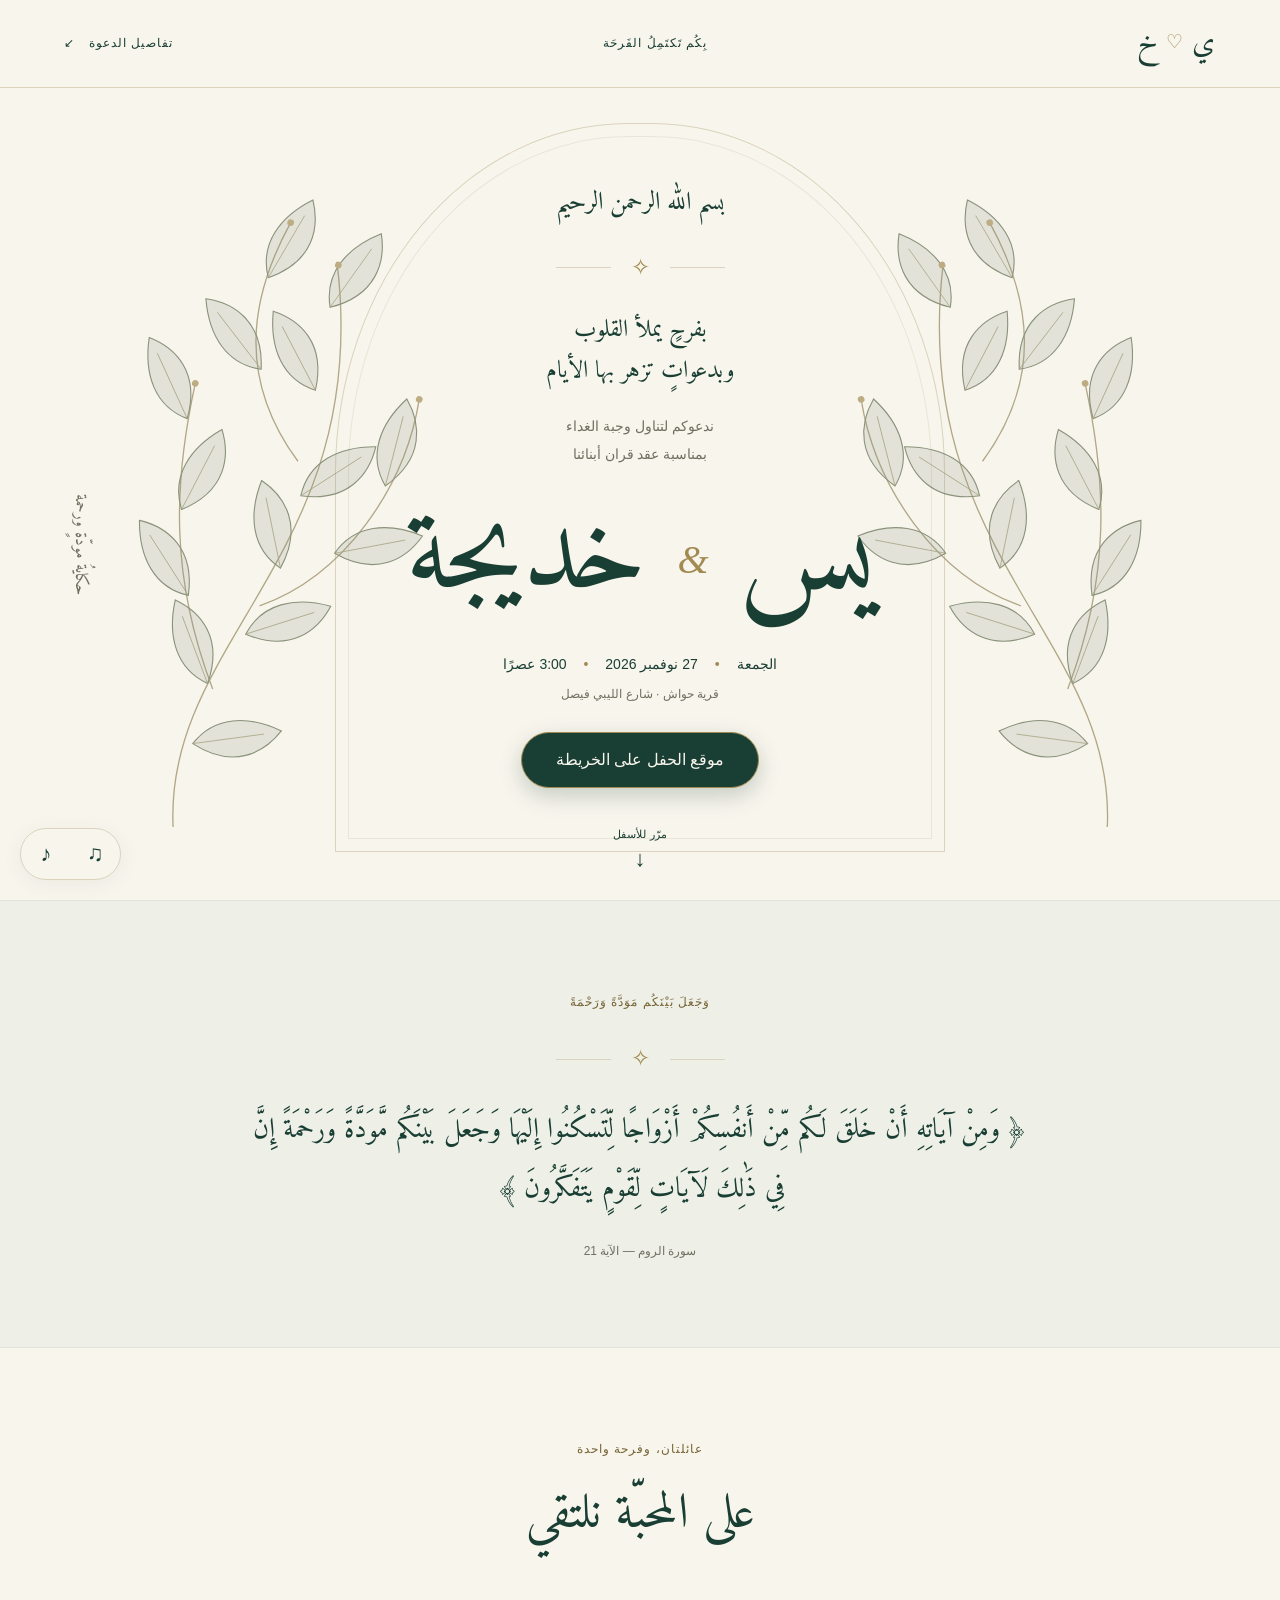
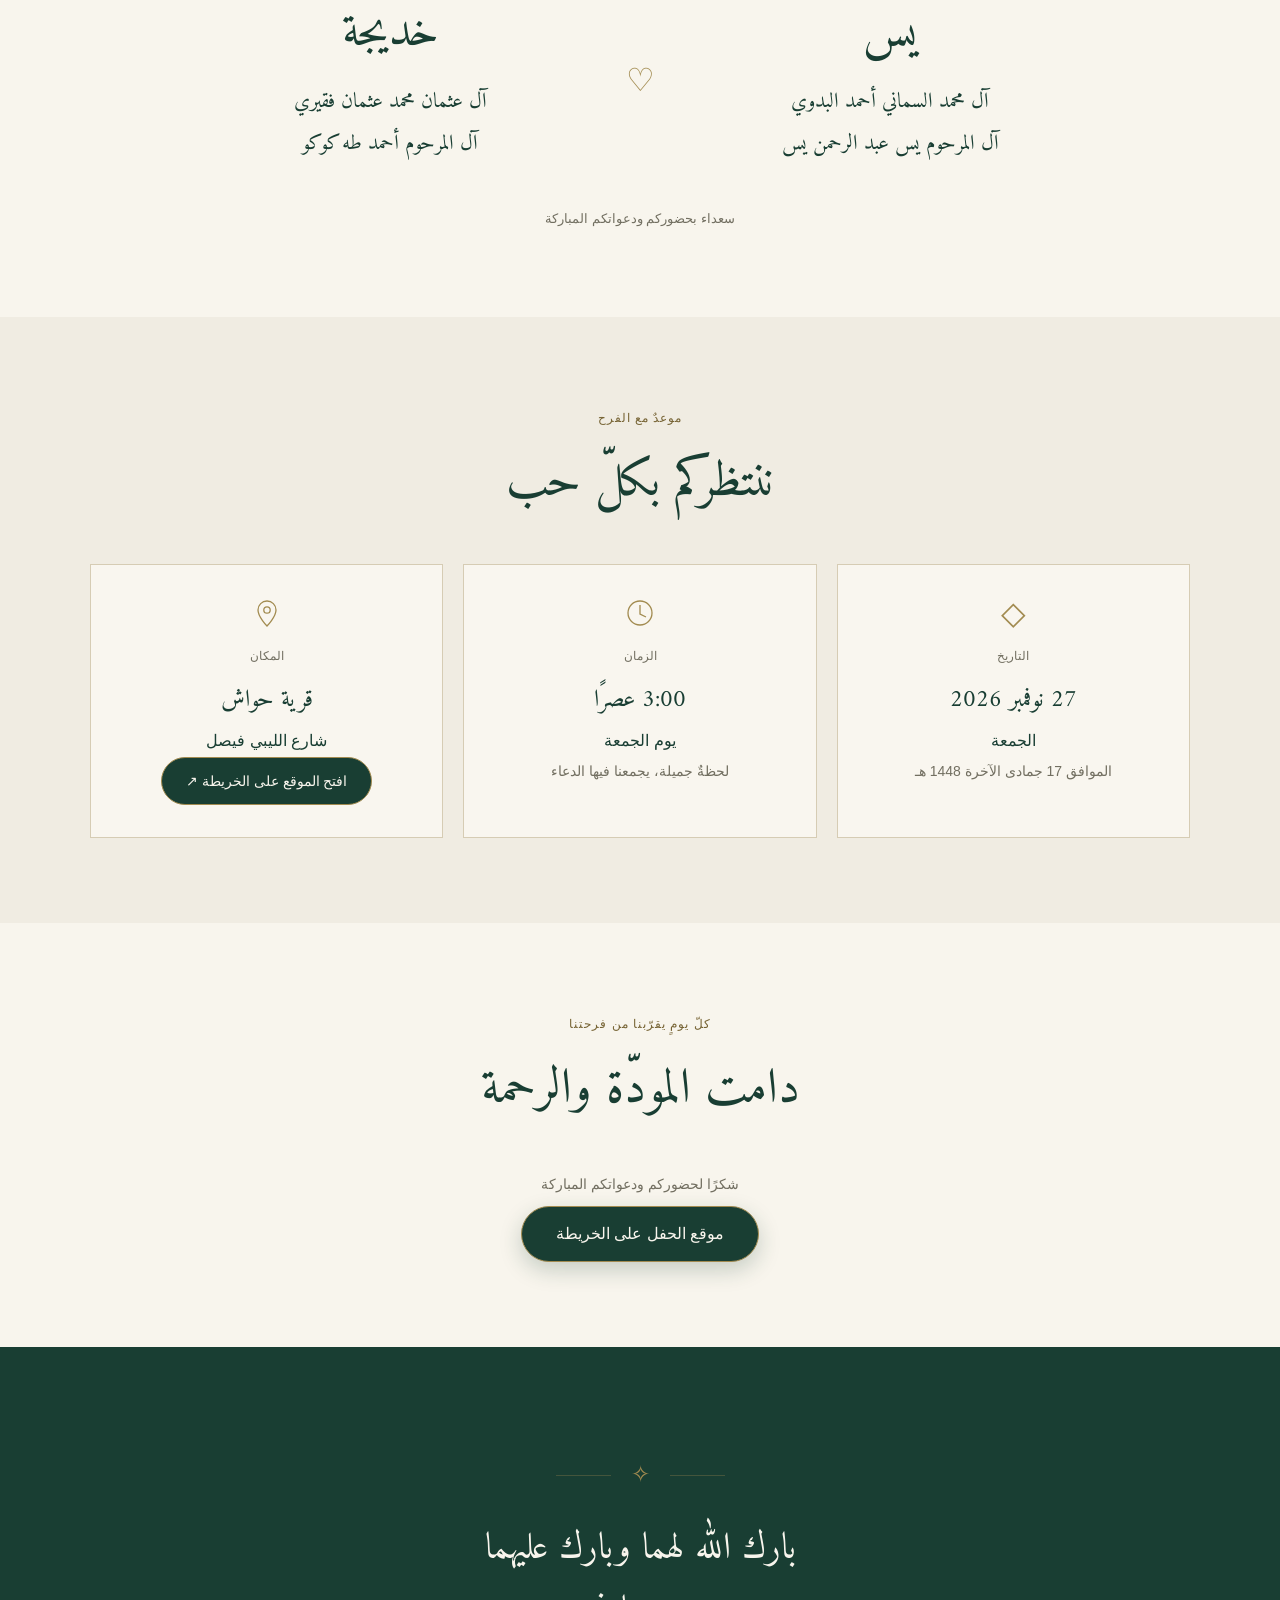
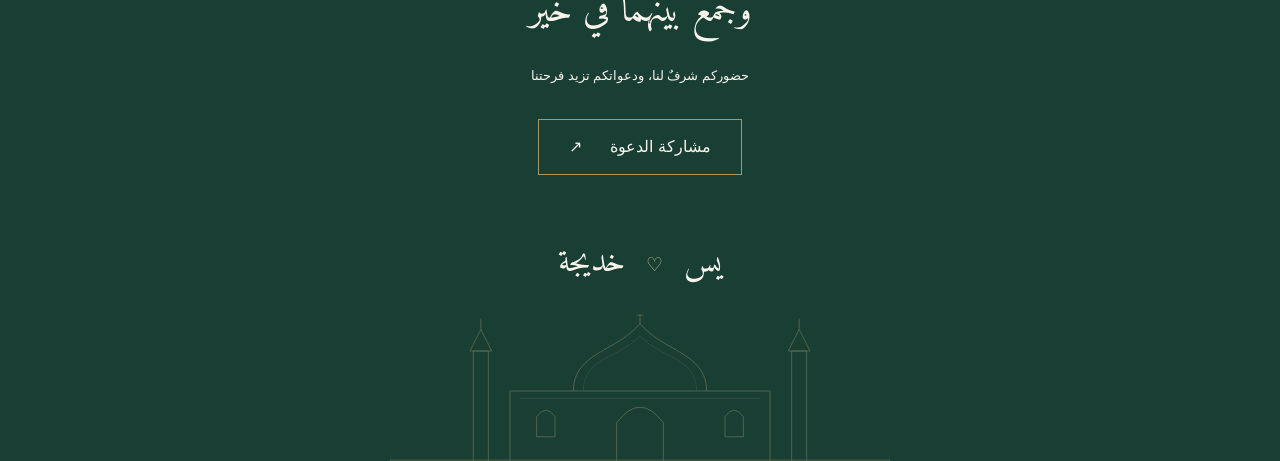
==== index.html @ e5d88544 "Add Yasin & Khadija wedding invitation site" ====
<!doctype html>
<html lang="ar" dir="rtl">
  <head>
    <meta charset="utf-8" />
    <meta name="viewport" content="width=device-width, initial-scale=1" />
    <meta name="theme-color" content="#193e33" />
    <title>يس وخديجة | دعوة عقد قران</title>
    <meta
      name="description"
      content="ندعوكم لتناول وجبة الغداء بمناسبة عقد قران يس وخديجة — الجمعة 27 نوفمبر 2026 الساعة 3:00 عصرًا، قرية حواش - شارع الليبي فيصل."
    />
    <meta property="og:title" content="دعوة عقد قران | يس وخديجة" />
    <meta
      property="og:description"
      content="الجمعة 27 نوفمبر 2026 · 3:00 عصرًا · قرية حواش - شارع الليبي فيصل"
    />
    <meta property="og:type" content="website" />
    <meta property="og:locale" content="ar_EG" />
    <meta property="og:url" content="https://ahmedpilot.github.io/wedding-invitation/" />
    <meta property="og:site_name" content="دعوة عقد قران يس وخديجة" />
    <meta property="og:image" content="https://ahmedpilot.github.io/wedding-invitation/assets/whatsapp-preview.jpg" />
    <meta property="og:image:secure_url" content="https://ahmedpilot.github.io/wedding-invitation/assets/whatsapp-preview.jpg" />
    <meta property="og:image:type" content="image/jpeg" />
    <meta property="og:image:width" content="1200" />
    <meta property="og:image:height" content="630" />
    <meta property="og:image:alt" content="دعوة عقد قران يس وخديجة — 27 نوفمبر 2026" />
    <meta name="twitter:card" content="summary_large_image" />
    <meta name="twitter:title" content="دعوة عقد قران | يس وخديجة" />
    <meta name="twitter:description" content="27 نوفمبر 2026 · 3:00 عصرًا · قرية حواش" />
    <meta name="twitter:image" content="https://ahmedpilot.github.io/wedding-invitation/assets/whatsapp-preview.jpg" />
    <link rel="canonical" href="https://ahmedpilot.github.io/wedding-invitation/" />
    <link rel="stylesheet" href="styles.css" />
    <script type="module" src="script.js"></script>
  </head>
  <body>
    <a class="skip-link" href="#details">الانتقال إلى تفاصيل الدعوة</a>
    <div class="opening" aria-hidden="true">
      <svg viewBox="0 0 100 90" width="80" height="72">
        <path d="M50 79 13 42C-11 15 26-8 50 19C74-8 111 15 87 42Z" />
      </svg>
      <p class="opening-names">يس ♡ خديجة</p>
      <p>لحظات ونشارككم فرحتنا...</p>
    </div>
    <header class="masthead">
      <a href="#" class="monogram" aria-label="دعوة يس وخديجة">ي <span>♡</span> خ</a
      ><span>بِكُم تَكتَمِلُ الفَرحَة</span
      ><a href="#details">تفاصيل الدعوة <span aria-hidden="true">↙</span></a>
    </header>
    <main>
      <section class="hero" aria-labelledby="couple-title">
        <div class="arch" aria-hidden="true"></div>
        <img
          class="botanical botanical-right"
          src="assets/floral-decoration.svg"
          alt=""
          width="320"
          height="600"
        />
        <img
          class="botanical botanical-left"
          src="assets/floral-decoration.svg"
          alt=""
          width="320"
          height="600"
        />
        <div class="hero-content">
          <p class="bismillah">بسم الله الرحمن الرحيم</p>
          <div class="ornament" aria-hidden="true">✧</div>
          <p class="intro">بفرحٍ يملأ القلوب<br />وبدعواتٍ تزهر بها الأيام</p>
          <p class="inviting">ندعوكم لتناول وجبة الغداء<br />بمناسبة عقد قران أبنائنا</p>
          <h1 id="couple-title"><span>يس</span><i>&amp;</i><span>خديجة</span></h1>
          <p class="hero-date">الجمعة <span>•</span> 27 نوفمبر 2026 <span>•</span> 3:00 عصرًا</p>
          <p class="place-small">قرية حواش · شارع الليبي فيصل</p>
          <a class="live-link" data-live href="#details"><span data-live-label>موقع الحفل على الخريطة</span></a>
        </div>
        <a class="scroll-cue" href="#verse">مرّر للأسفل <span aria-hidden="true">↓</span></a>
        <div class="hero-caption" aria-hidden="true">حكايةُ مودّةٍ ورحمة</div>
      </section>
      <section id="verse" class="verse-section section-pad">
        <div class="reveal">
          <span class="eyebrow">وَجَعَلَ بَيْنَكُم مَوَدَّةً وَرَحْمَةً</span>
          <div class="ornament" aria-hidden="true">✧</div>
          <p class="verse">﴿ وَمِنْ آيَاتِهِ أَنْ خَلَقَ لَكُم مِّنْ أَنفُسِكُمْ أَزْوَاجًا لِّتَسْكُنُوا إِلَيْهَا وَجَعَلَ بَيْنَكُم مَّوَدَّةً وَرَحْمَةً إِنَّ فِي ذَٰلِكَ لَآيَاتٍ لِّقَوْمٍ يَتَفَكَّرُونَ ﴾</p>
          <p class="verse-source">سورة الروم — الآية 21</p>
        </div>
      </section>
      <section class="families section-pad">
        <div class="reveal">
          <span class="eyebrow">عائلتان، وفرحة واحدة</span>
          <h2>على المحبّة نلتقي</h2>
          <div class="family-grid">
            <article>
              <h3>يس</h3>
              <p>آل محمد السماني أحمد البدوي</p>
              <p>آل المرحوم يس عبد الرحمن يس</p>
            </article>
            <span class="family-heart" aria-hidden="true">♡</span>
            <article>
              <h3>خديجة</h3>
              <p>آل عثمان محمد عثمان فقيري</p>
              <p>آل المرحوم أحمد طه كوكو</p>
            </article>
          </div>
          <p class="family-note">سعداء بحضوركم ودعواتكم المباركة</p>
        </div>
      </section>
      <section id="details" class="details section-pad">
        <div class="reveal">
          <span class="eyebrow">موعدٌ مع الفرح</span>
          <h2>ننتظركم بكلّ حب</h2>
          <div class="detail-grid">
            <article class="detail-card">
              <span class="detail-icon" aria-hidden="true">◇</span>
              <h3>التاريخ</h3>
              <p class="detail-main">27 نوفمبر 2026</p>
              <p>الجمعة</p>
              <p class="muted">الموافق 17 جمادى الآخرة 1448 هـ</p>
            </article>
            <article class="detail-card">
              <svg class="detail-icon" viewBox="0 0 32 32" aria-hidden="true">
                <circle cx="16" cy="16" r="12" />
                <path d="M16 8v9l6 3" />
              </svg>
              <h3>الزمان</h3>
              <p class="detail-main">3:00 عصرًا</p>
              <p>يوم الجمعة</p>
              <p class="muted">لحظةٌ جميلة، يجمعنا فيها الدعاء</p>
            </article>
            <a class="detail-card location-card" data-live aria-disabled="true" role="link"
              ><svg class="detail-icon" viewBox="0 0 32 32" aria-hidden="true">
                <path d="M16 29s-9-9.2-9-16a9 9 0 0 1 18 0c0 6.8-9 16-9 16Z" />
                <circle cx="16" cy="13" r="3.2" />
              </svg>
              <h3>المكان</h3>
              <p class="detail-main">قرية حواش</p>
              <p>شارع الليبي فيصل</p>
              <span class="map-button" data-live-label>افتح الموقع على الخريطة ↗</span></a
            >
          </div>
        </div>
      </section>
      <section class="countdown-section section-pad">
        <div class="reveal">
          <span class="eyebrow">كلّ يومٍ يقرّبنا من فرحتنا</span>
          <h2 id="countdown-heading">بقي على يوم لقائنا</h2>
          <div class="countdown" role="timer" aria-label="الوقت المتبقي إلى موعد عقد القران">
            <div><b id="days">—</b><span>أيام</span></div>
            <i>:</i>
            <div><b id="hours">—</b><span>ساعات</span></div>
            <i>:</i>
            <div><b id="minutes">—</b><span>دقائق</span></div>
            <i>:</i>
            <div><b id="seconds">—</b><span>ثواني</span></div>
          </div>
          <p id="countdown-note" class="muted">
            العدّ إلى موعد الحفل الساعة 3:00 عصرًا يوم الجمعة 27 نوفمبر.
          </p>
          <a class="live-link" data-live href="#details"><span data-live-label>موقع الحفل على الخريطة</span></a>
        </div>
      </section>
      <footer class="closing section-pad">
        <div class="reveal">
          <div class="ornament" aria-hidden="true">✧</div>
          <h2>بارك الله لهما وبارك عليهما<br />وجمع بينهما في خير</h2>
          <p>حضوركم شرفٌ لنا، ودعواتكم تزيد فرحتنا</p>
          <button id="share" class="share-button" type="button">
            مشاركة الدعوة <span aria-hidden="true">↗</span>
          </button>
          <p id="share-status" role="status"></p>
          <input id="share-url" aria-label="رابط الدعوة للنسخ" readonly hidden />
          <p class="footer-names">يس <span>♡</span> خديجة</p>
          <img src="assets/mosque-decoration.svg" alt="" width="600" height="180" loading="lazy" />
        </div>
      </footer>
    </main>
    <div class="music-controls" hidden>
      <button id="music" type="button" aria-label="تشغيل الموسيقى" aria-pressed="false">♫</button
      ><button id="mute" type="button" aria-label="كتم الموسيقى" aria-pressed="false">♪</button>
    </div>
    <p id="audio-status" class="sr-only" role="status"></p>
    <audio id="audio" loop preload="none" src="assets/wedding-background.wav"></audio>
  </body>
</html>
---- styles.css ----
@font-face {
  font-family: Amiri;
  src: url('assets/amiri-arabic.ttf') format('truetype');
  font-display: swap;
  font-weight: 400;
}
:root {
  --ivory: #f8f5ed;
  --green: #193e33;
  --gold: #a28b50;
  --muted: #726f61;
  --line: #dbd3bd;
  --serif: Amiri, 'Geeza Pro', 'Traditional Arabic', serif;
}
* {
  box-sizing: border-box;
}
html {
  scroll-behavior: smooth;
  scroll-padding-top: 30px;
}
body {
  margin: 0;
  background: var(--ivory);
  color: var(--green);
  font-family: Tahoma, Arial, sans-serif;
  font-size: 16px;
  line-height: 1.9;
}
a {
  color: inherit;
}
button,
input {
  font: inherit;
}
button,
a {
  -webkit-tap-highlight-color: transparent;
}
button {
  cursor: pointer;
}
a:focus-visible,
button:focus-visible,
input:focus-visible {
  outline: 3px solid var(--gold);
  outline-offset: 6px;
}
button:disabled {
  cursor: default;
}
h1,
h2,
h3,
p {
  margin: 0;
}
h2 {
  font: 400 clamp(36px, 5vw, 49px)/1.7 var(--serif);
  margin: 10px 0 38px;
}
.masthead {
  height: 88px;
  max-width: 1320px;
  margin: auto;
  padding: 0 5%;
  display: flex;
  align-items: center;
  justify-content: space-between;
  font-size: 12px;
  letter-spacing: 1px;
  border-bottom: 1px solid var(--line);
}
.masthead a {
  text-decoration: none;
  min-height: 44px;
  display: flex;
  align-items: center;
  gap: 14px;
}
.masthead .monogram {
  font: 30px var(--serif);
  gap: 8px;
}
.monogram span {
  color: var(--gold);
  font-size: 19px;
}
.hero {
  position: relative;
  isolation: isolate;
  min-height: 810px;
  min-height: calc(100svh - 88px);
  display: flex;
  align-items: center;
  justify-content: center;
  padding: 86px 20px 105px;
  overflow: hidden;
  text-align: center;
}
.arch {
  position: absolute;
  z-index: -1;
  top: 35px;
  bottom: 48px;
  width: min(610px, 80%);
  border: 1px solid var(--line);
  border-radius: 48% 48% 0 0;
}
.arch:after {
  content: '';
  position: absolute;
  inset: 12px;
  border: 1px solid #ded6c380;
  border-radius: inherit;
}
.botanical {
  position: absolute;
  z-index: -1;
  width: clamp(190px, 28vw, 360px);
  height: auto;
  bottom: 8%;
  opacity: 0.85;
}
.botanical-right {
  right: calc(50% - 565px);
  transform: rotate(-20deg);
}
.botanical-left {
  left: calc(50% - 565px);
  transform: scaleX(-1) rotate(-20deg);
}
.bismillah {
  font: 25px var(--serif);
}
.ornament {
  display: flex;
  align-items: center;
  justify-content: center;
  gap: 20px;
  color: var(--gold);
  font-size: 23px;
  margin: 21px auto;
}
.ornament:before,
.ornament:after {
  content: '';
  width: 55px;
  height: 1px;
  background: var(--line);
}
.intro {
  font: 24px/1.7 var(--serif);
}
.inviting {
  font-size: 14px;
  line-height: 2;
  margin-top: 20px;
  color: var(--muted);
}
h1 {
  font: 400 clamp(76px, 9vw, 115px)/1.45 var(--serif);
  display: flex;
  align-items: center;
  justify-content: center;
  gap: 30px;
  margin: 8px 0;
}
h1 i {
  font:
    italic 40px Georgia,
    serif;
  color: var(--gold);
}
.hero-date {
  font-size: 14px;
}
.hero-date span {
  padding: 0 13px;
  color: var(--gold);
}
.place-small {
  font-size: 12px;
  color: var(--muted);
  margin-top: 6px;
}
.scroll-cue {
  position: absolute;
  bottom: 15px;
  font-size: 11px;
  text-decoration: none;
  display: flex;
  flex-direction: column;
  align-items: center;
  padding: 10px;
  line-height: 1.5;
}
.scroll-cue span {
  font-size: 22px;
  animation: drift 2s ease-in-out infinite;
}
.hero-caption {
  position: absolute;
  left: 5%;
  top: 50%;
  writing-mode: vertical-rl;
  font-family: var(--serif);
  font-size: 17px;
  color: var(--muted);
}
.section-pad {
  padding: 85px 24px;
  text-align: center;
}
.eyebrow {
  font-size: 12px;
  letter-spacing: 1px;
  color: #756232;
}
.verse-section {
  background: #eef0e8;
  border-top: 1px solid #e0e3d7;
  border-bottom: 1px solid #e0e3d7;
}
.verse {
  font: 28px/2.1 var(--serif);
  max-width: 790px;
  margin: 0 auto;
}
.verse-source {
  font-size: 12px;
  color: var(--muted);
  margin-top: 20px;
}
.family-grid {
  display: grid;
  grid-template-columns: 1fr 80px 1fr;
  max-width: 920px;
  margin: auto;
  align-items: center;
}
.family-grid h3 {
  font: 58px/1.7 var(--serif);
  margin-bottom: 8px;
}
.family-grid p {
  font: 21px/2 var(--serif);
}
.family-heart {
  color: var(--gold);
  font-size: 32px;
}
.family-note {
  margin-top: 42px;
  font-size: 13px;
  color: var(--muted);
}
.details {
  background: #f0ece2;
}
.detail-grid {
  display: grid;
  grid-template-columns: repeat(3, 1fr);
  gap: 20px;
  max-width: 1100px;
  margin: auto;
}
.detail-card {
  border: 1px solid #d6ccb4;
  padding: 32px 18px;
  background: #f9f6ef;
  display: flex;
  align-items: center;
  flex-direction: column;
  justify-content: flex-start;
  text-decoration: none;
}
.detail-icon {
  display: block;
  width: 32px;
  height: 32px;
  font-size: 32px;
  line-height: 32px;
  color: var(--gold);
  fill: none;
  stroke: var(--gold);
  stroke-width: 1.3;
  margin-bottom: 16px;
}
.detail-card h3 {
  font-size: 12px;
  font-weight: 400;
  color: var(--muted);
  margin-bottom: 12px;
}
.detail-main {
  font: 24px/1.7 var(--serif);
  margin-bottom: 6px;
}
.muted {
  font-size: 14px;
  color: var(--muted);
  line-height: 2;
}
.map-button {
  font-size: 12px;
  border-bottom: 1px solid var(--gold);
  padding: 12px 0 4px;
  margin-top: auto;
}
.location-card[href]:hover {
  border-color: var(--gold);
  background: white;
}
.location-card[aria-disabled] {
  opacity: 0.85;
}
.countdown {
  display: flex;
  direction: rtl;
  align-items: flex-start;
  justify-content: center;
  gap: 25px;
  margin: 0 auto 25px;
  font-family: Georgia, serif;
}
.countdown div {
  min-width: 70px;
}
.countdown b {
  font-size: 53px;
  font-weight: 400;
  line-height: 1.4;
  font-variant-numeric: tabular-nums;
}
.countdown span {
  display: block;
  font:
    12px Tahoma,
    sans-serif;
  color: var(--muted);
  margin-top: 12px;
}
.countdown i {
  font-size: 30px;
  color: var(--gold);
  font-style: normal;
  padding-top: 9px;
}
.closing {
  background: var(--green);
  color: var(--ivory);
  position: relative;
  padding-bottom: 0;
  overflow: hidden;
}
.closing h2 {
  font-size: 37px;
  margin-bottom: 20px;
}
.closing p {
  font-size: 13px;
}
.closing .ornament:after,
.closing .ornament:before {
  background: #a28b5050;
}
.share-button {
  background: transparent;
  border: 1px solid #a8996b;
  color: #f8f5ed;
  padding: 12px 30px;
  min-height: 48px;
  margin-top: 30px;
}
.share-button:hover {
  background: #ffffff0c;
}
.share-button span {
  margin-right: 24px;
}
.closing #share-status {
  min-height: 28px;
  margin: 8px 0;
}
.closing .footer-names {
  font: 32px var(--serif);
  margin-top: 24px;
}
.footer-names span {
  font-size: 19px;
  color: #c4b789;
  padding: 0 12px;
}
.closing img {
  display: block;
  width: min(500px, 100%);
  height: auto;
  opacity: 0.45;
  margin: 20px auto 0;
}
.music-controls {
  position: fixed;
  bottom: 20px;
  left: 20px;
  z-index: 5;
  display: flex;
  gap: 5px;
  background: var(--ivory);
  border: 1px solid var(--line);
  border-radius: 30px;
  padding: 3px;
  box-shadow: 0 4px 20px #193e3310;
}
.music-controls[hidden] {
  display: none;
}
.music-controls button {
  border: 0;
  border-radius: 50%;
  background: transparent;
  color: var(--green);
  width: 44px;
  height: 44px;
  font-size: 22px;
}
.music-controls button[aria-pressed='true'] {
  background: var(--green);
  color: var(--ivory);
}
.opening {
  position: fixed;
  inset: 0;
  z-index: 20;
  background: var(--ivory);
  display: flex;
  flex-direction: column;
  align-items: center;
  justify-content: center;
  pointer-events: none;
  animation: opening-close 0.6s ease 1.8s forwards;
}
.opening svg {
  fill: none;
  stroke: var(--gold);
  stroke-width: 1;
  stroke-dasharray: 300;
  animation: heart-draw 1.8s ease both;
}
.opening p {
  font-size: 12px;
  color: var(--muted);
}
.opening .opening-names {
  font: 35px var(--serif);
  margin: 20px 0 10px;
  color: var(--green);
}
.skip-link {
  position: fixed;
  top: -100px;
  background: var(--ivory);
  padding: 12px;
  z-index: 30;
}
.skip-link:focus {
  top: 10px;
}
.sr-only {
  position: absolute;
  width: 1px;
  height: 1px;
  padding: 0;
  margin: -1px;
  overflow: hidden;
  clip: rect(0, 0, 0, 0);
  white-space: nowrap;
  border: 0;
}
#share-url {
  width: min(450px, 100%);
  padding: 10px;
  direction: ltr;
}
.reveal {
  animation: reveal-in 0.8s ease both;
}
.reveal.pending {
  opacity: 0;
  transform: translateY(20px);
  animation: none;
}
.reveal.visible {
  opacity: 1;
  transform: none;
  transition:
    opacity 0.8s,
    transform 0.8s;
}
@keyframes heart-draw {
  from {
    stroke-dashoffset: 300;
  }
  to {
    stroke-dashoffset: 0;
  }
}
@keyframes opening-close {
  to {
    opacity: 0;
    visibility: hidden;
  }
}
@keyframes drift {
  50% {
    transform: translateY(5px);
  }
}
@keyframes reveal-in {
  from {
    opacity: 0;
    transform: translateY(15px);
  }
  to {
    opacity: 1;
    transform: none;
  }
}
@media (min-width: 1500px) {
  .hero {
    min-height: 850px;
  }
}
@media (max-width: 700px) {
  .masthead {
    height: 70px;
    padding: 0 6%;
    font-size: 11px;
  }
  .masthead > span {
    display: none;
  }
  .hero {
    min-height: 760px;
    min-height: calc(100svh - 70px);
    padding: 75px 15px 95px;
  }
  .arch {
    top: 25px;
    bottom: 55px;
    width: 88%;
  }
  .botanical {
    width: 225px;
    bottom: 8%;
    opacity: 0.65;
  }
  .botanical-right {
    right: -130px;
  }
  .botanical-left {
    left: -130px;
  }
  .hero-caption {
    display: none;
  }
  .hero-content {
    width: 100%;
  }
  .bismillah {
    font-size: 23px;
  }
  .intro {
    font-size: 22px;
  }
  h1 {
    font-size: 80px;
    gap: 18px;
    margin: 15px 0;
  }
  .inviting {
    font-size: 13px;
  }
  h1 i {
    font-size: 30px;
  }
  .hero-date {
    font-size: 12px;
  }
  .section-pad {
    padding: 62px 23px;
  }
  .verse {
    font-size: 25px;
    line-height: 2;
  }
  .eyebrow {
    font-size: 11px;
  }
  .family-grid {
    grid-template-columns: 1fr;
    gap: 18px;
  }
  .family-grid h3 {
    font-size: 51px;
  }
  .family-grid p {
    font-size: 21px;
  }
  .family-heart {
    font-size: 25px;
  }
  .family-note {
    margin-top: 28px;
  }
  .detail-grid {
    grid-template-columns: 1fr;
    max-width: 430px;
    gap: 14px;
  }
  .detail-card {
    padding: 25px 18px;
  }
  .detail-main {
    font-size: 25px;
  }
  .countdown {
    gap: 10px;
  }
  .countdown div {
    min-width: 49px;
  }
  .countdown b {
    font-size: 39px;
  }
  .countdown i {
    font-size: 24px;
    padding-top: 4px;
  }
  .closing {
    padding-bottom: 0;
  }
  .closing h2 {
    font-size: 31px;
  }
  .music-controls {
    bottom: 12px;
    left: 12px;
  }
  .music-controls button {
    width: 44px;
    height: 44px;
  }
}
@media (prefers-reduced-motion: reduce) {
  html {
    scroll-behavior: auto;
  }
  *,
  *:before,
  *:after {
    animation: none !important;
    transition: none !important;
  }
  .opening {
    display: none;
  }
  .reveal.pending {
    opacity: 1;
    transform: none;
  }
}

[hidden] {
  display: none !important;
}

.live-link {
  display: inline-flex;
  align-items: center;
  justify-content: center;
  gap: 12px;
  min-height: 52px;
  margin-top: 26px;
  padding: 12px 34px;
  border-radius: 999px;
  background: var(--green);
  color: var(--ivory);
  border: 1px solid var(--gold);
  font-size: 16px;
  text-decoration: none;
  box-shadow: 0 8px 22px #193e3338;
}
.live-link:hover { background: #12302a; }
.live-link:not([href]) { opacity: 0.7; cursor: default; }
.live-dot {
  width: 10px;
  height: 10px;
  border-radius: 50%;
  background: #e5484d;
  animation: live-pulse 1.6s ease-in-out infinite;
}
@keyframes live-pulse { 50% { opacity: 0.35; } }
.countdown-section .live-link { margin-top: 8px; }
.location-card[href] .map-button {
  background: var(--green);
  color: var(--ivory);
  border: 1px solid var(--gold);
  border-radius: 999px;
  padding: 10px 24px;
  font-size: 14px;
}
.family-grid h3 { font-size: 46px; }
h1 span { overflow-wrap: anywhere; }
@media (max-width: 700px) {
  h1 { flex-direction: column; gap: 0; font-size: 64px; line-height: 1.35; margin: 10px 0; }
  h1 i { font-size: 28px; }
  .family-grid h3 { font-size: 40px; }
}
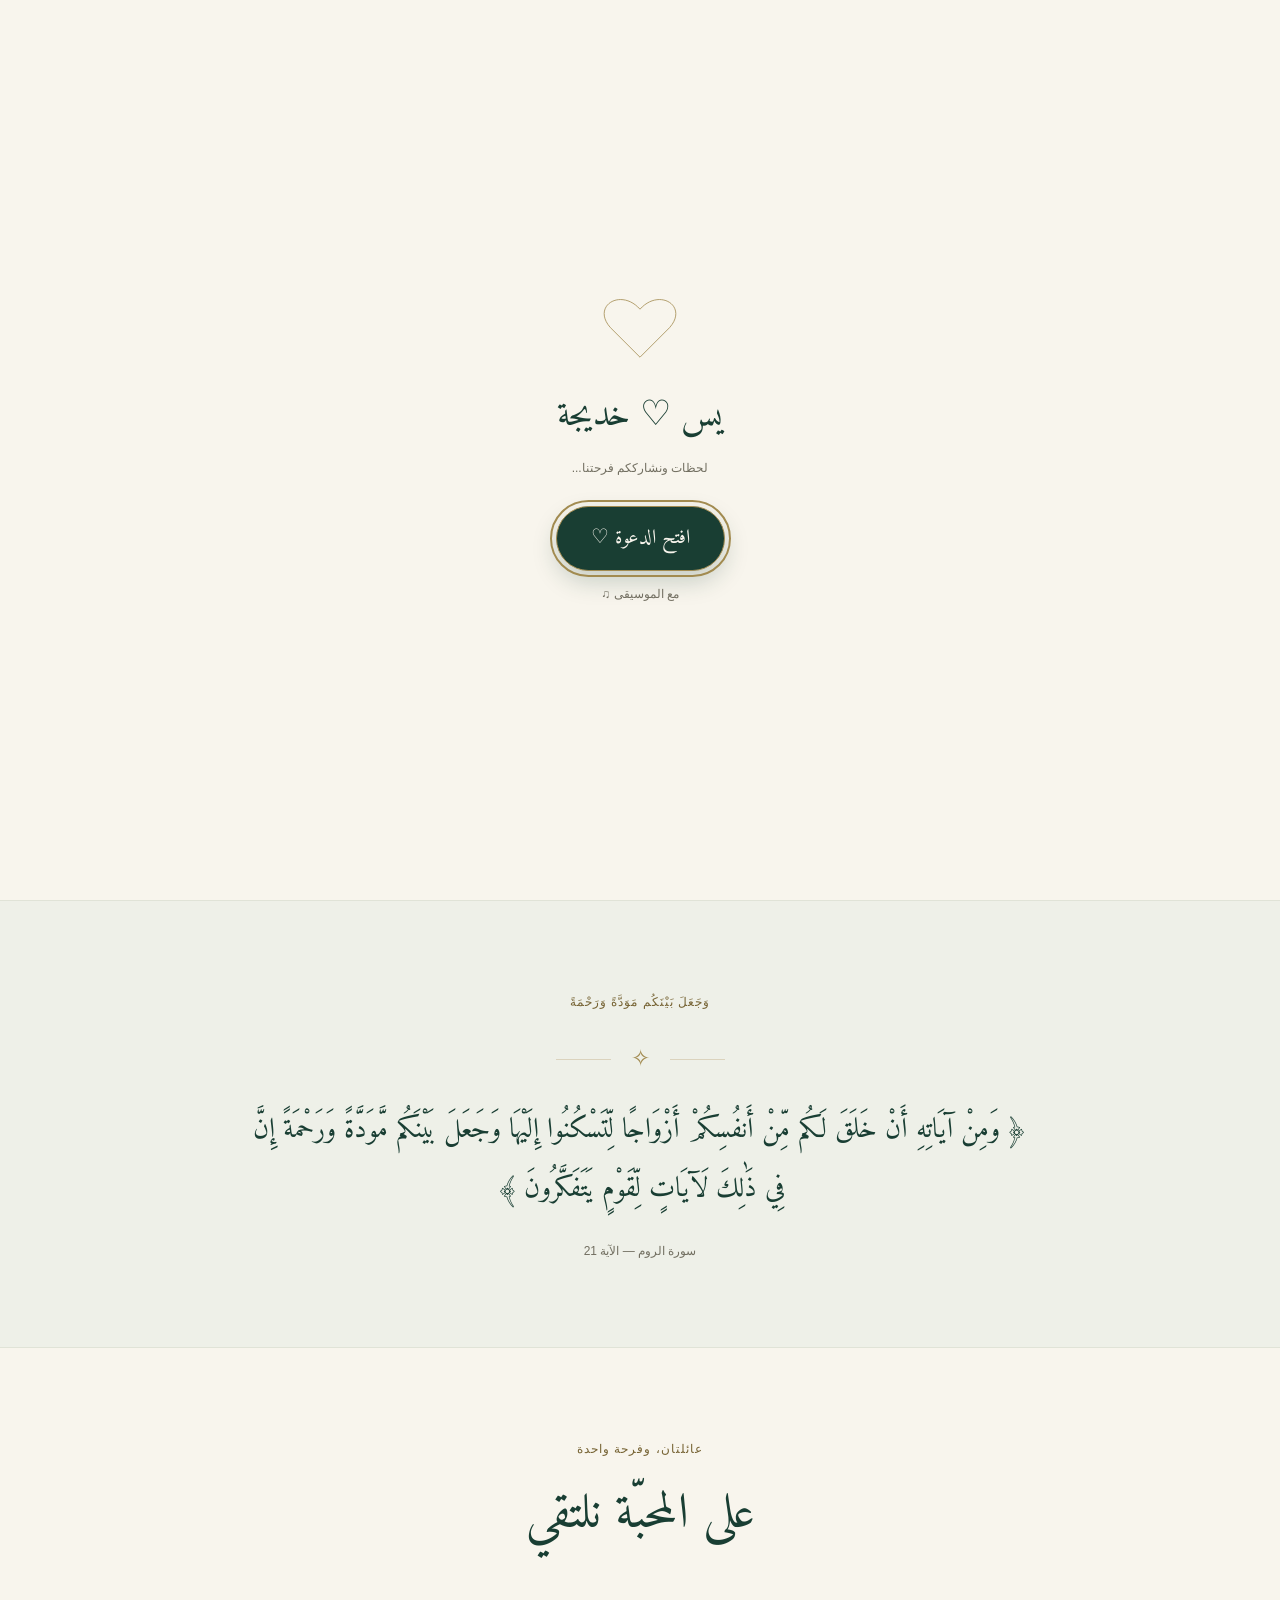
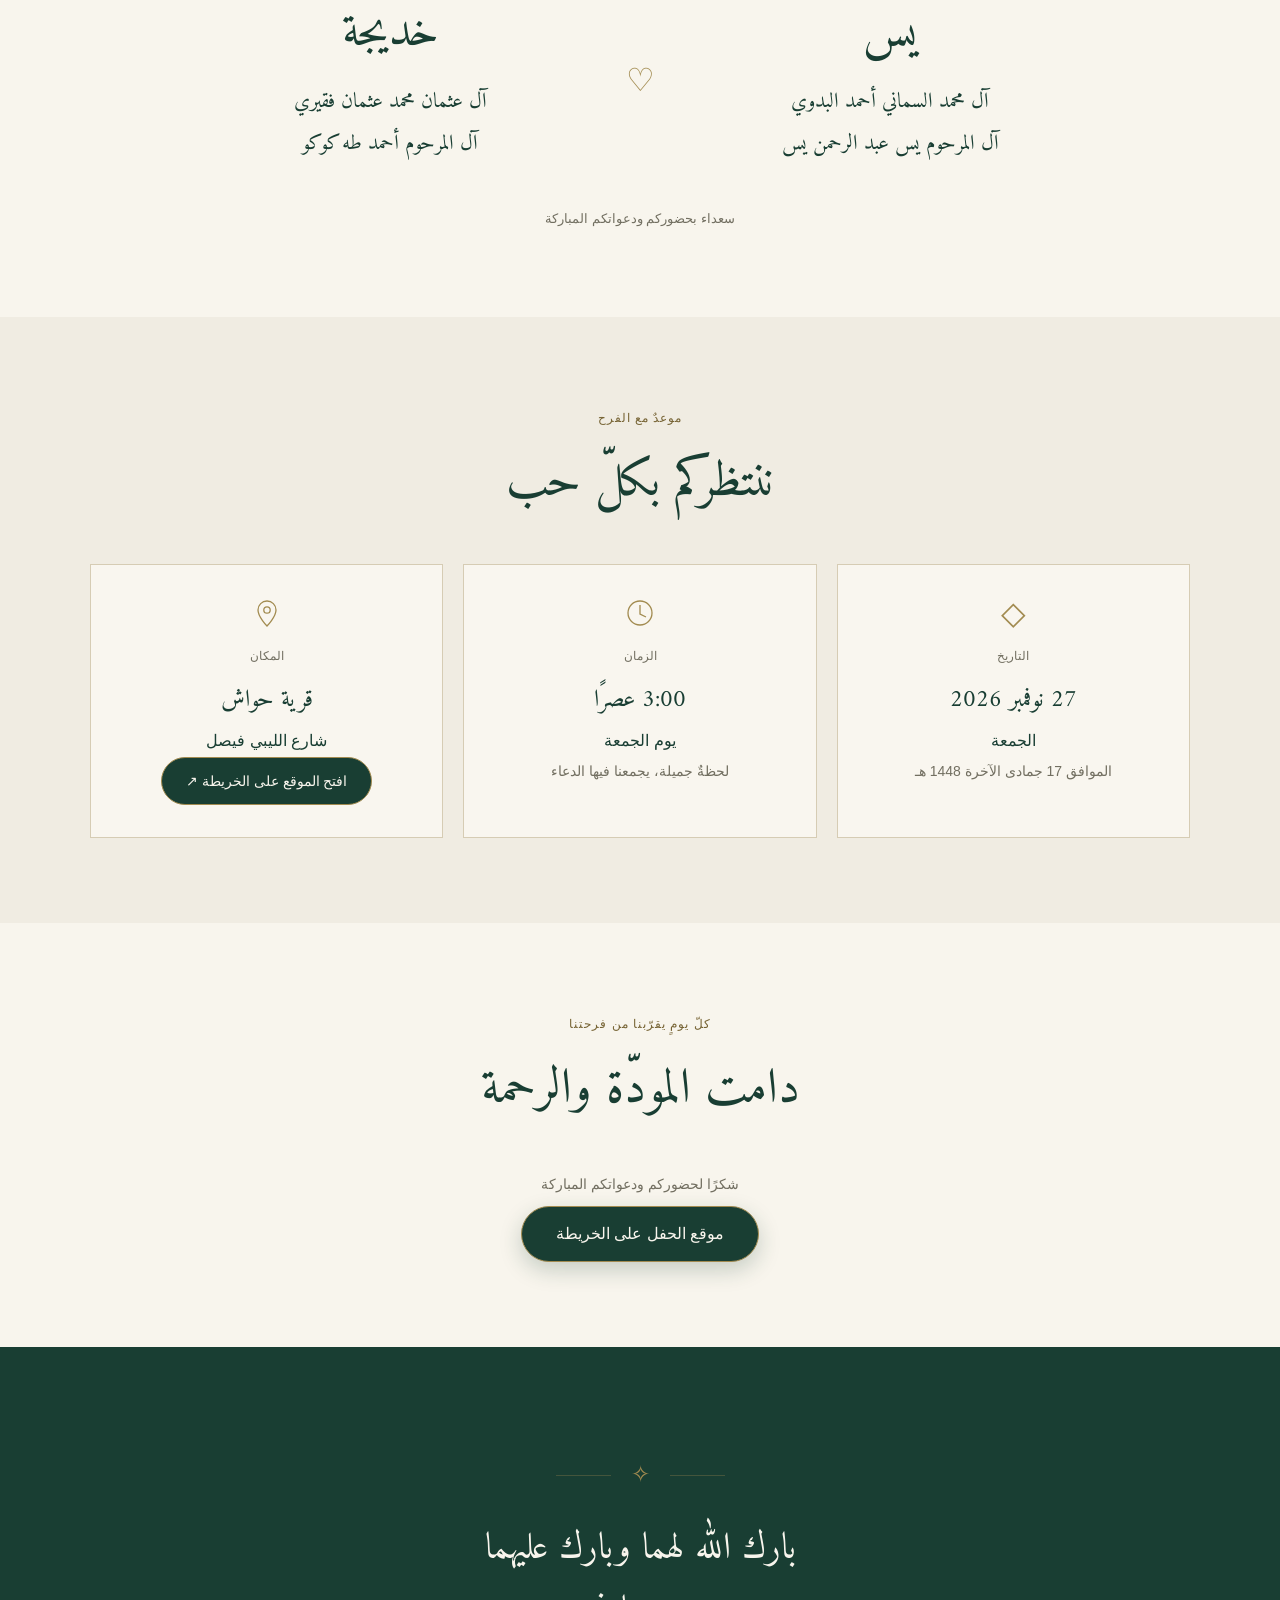
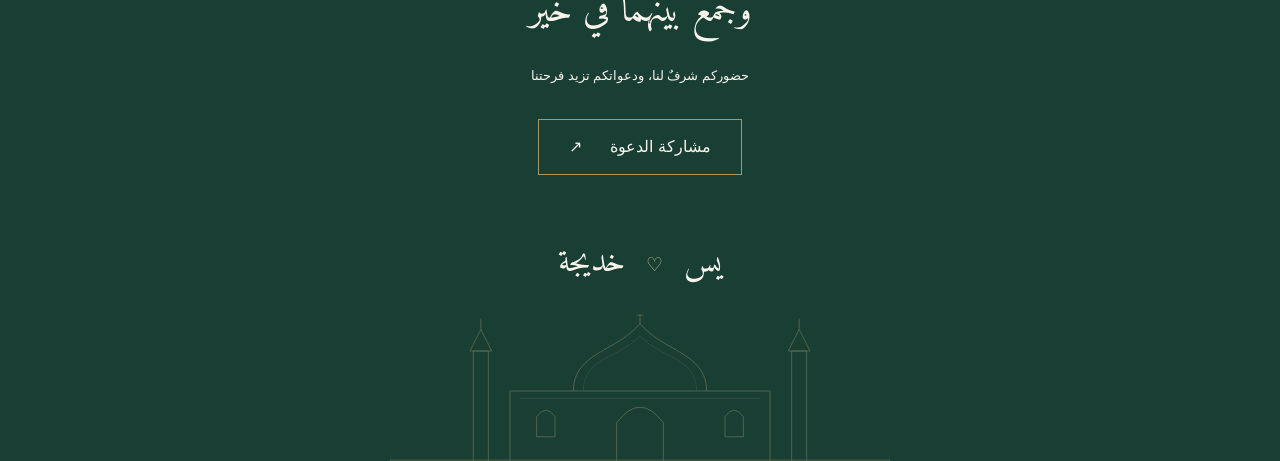
==== commit e87817f1: "Add tap-to-open screen that starts the music" ====
--- a/index.html
+++ b/index.html
@@ -34,12 +34,14 @@
   </head>
   <body>
     <a class="skip-link" href="#details">الانتقال إلى تفاصيل الدعوة</a>
-    <div class="opening" aria-hidden="true">
+    <div class="opening" role="dialog" aria-label="دعوة عقد قران يس وخديجة">
       <svg viewBox="0 0 100 90" width="80" height="72">
         <path d="M50 79 13 42C-11 15 26-8 50 19C74-8 111 15 87 42Z" />
       </svg>
       <p class="opening-names">يس ♡ خديجة</p>
       <p>لحظات ونشارككم فرحتنا...</p>
+      <button id="open-invite" class="open-invite" type="button" hidden>افتح الدعوة <span aria-hidden="true">♡</span></button>
+      <p class="open-hint" hidden>مع الموسيقى ♫</p>
     </div>
     <header class="masthead">
       <a href="#" class="monogram" aria-label="دعوة يس وخديجة">ي <span>♡</span> خ</a
--- a/styles.css
+++ b/styles.css
@@ -718,3 +718,33 @@
   h1 i { font-size: 28px; }
   .family-grid h3 { font-size: 40px; }
 }
+
+/* Tap-to-open gate: browsers only allow music after a tap, so the opening screen waits for one. */
+html.gate .opening {
+  animation: none;
+  pointer-events: auto;
+  display: flex;
+}
+html.gate .opening.closing {
+  animation: opening-close 0.6s ease forwards;
+  pointer-events: none;
+}
+.open-invite {
+  margin-top: 26px;
+  padding: 14px 34px;
+  border: 1px solid var(--gold);
+  border-radius: 999px;
+  background: var(--green);
+  color: var(--ivory);
+  font: 20px var(--serif);
+  cursor: pointer;
+  box-shadow: 0 10px 24px rgba(25, 62, 51, 0.22);
+  animation: invite-pulse 2.2s ease-in-out 1.8s infinite;
+}
+.open-invite:focus-visible { outline: 2px solid var(--gold); outline-offset: 4px; }
+.opening .open-hint { margin-top: 12px; }
+@keyframes invite-pulse { 50% { transform: scale(1.04); } }
+@media (prefers-reduced-motion: reduce) {
+  html.gate .opening { display: flex; }
+  .open-invite { animation: none; }
+}
